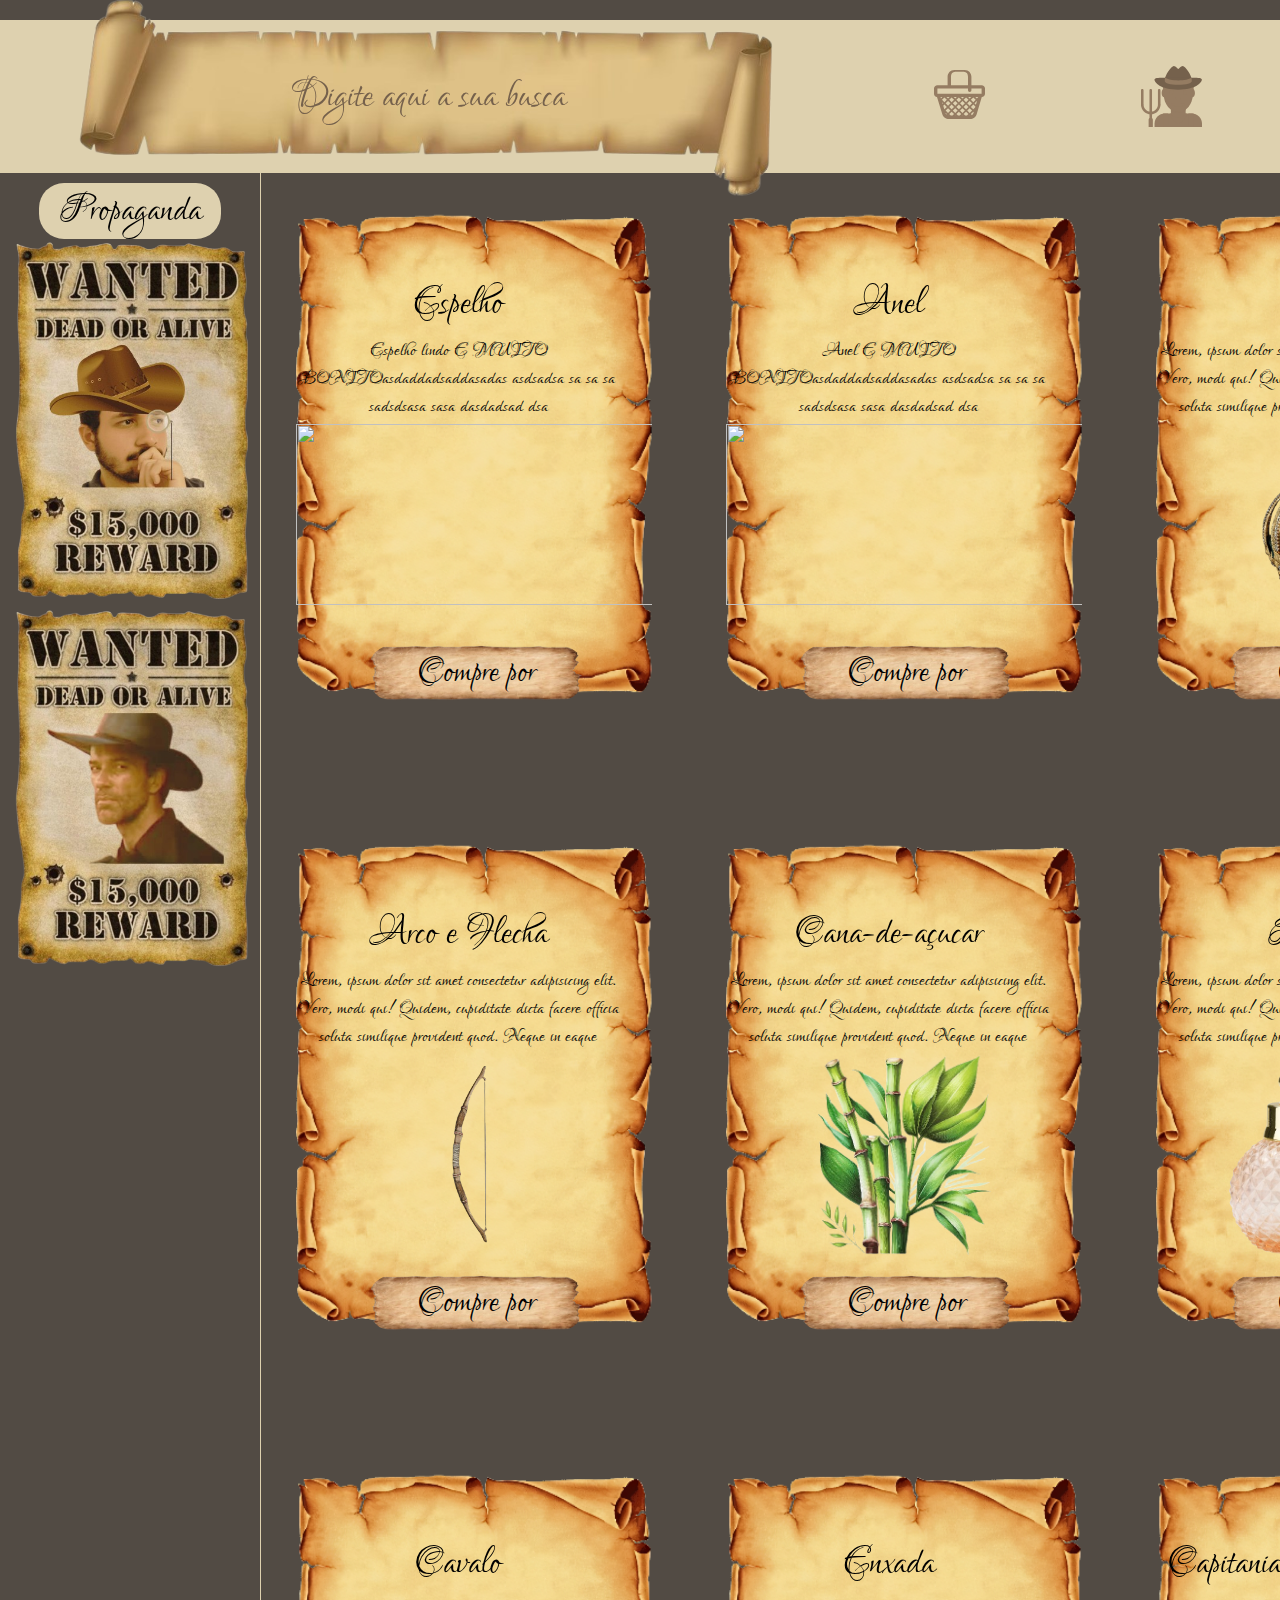
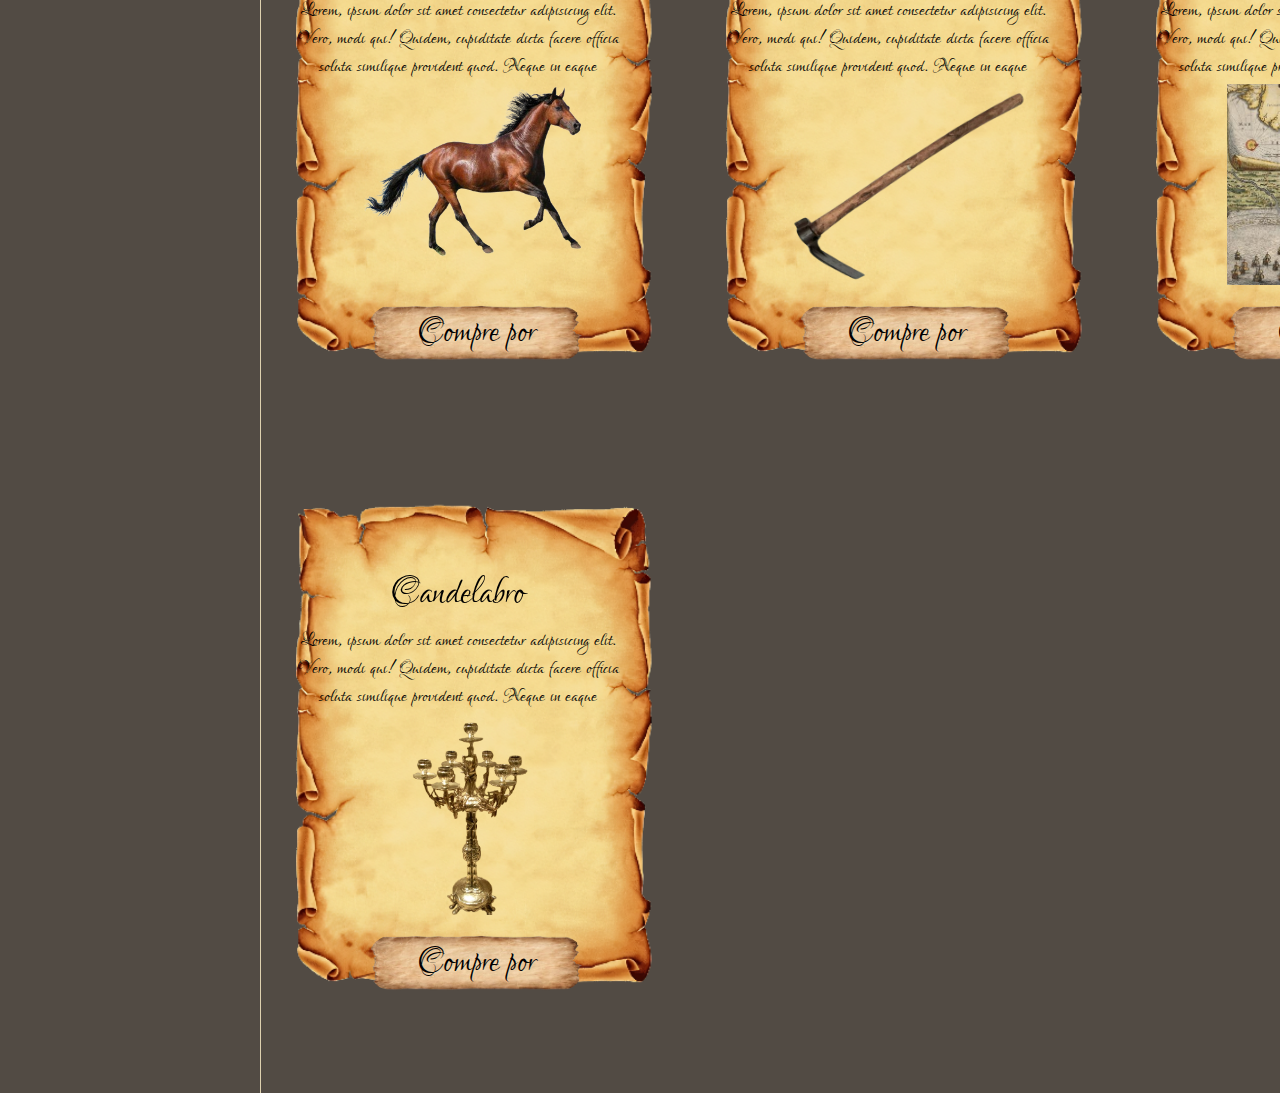
==== index.html @ ea27caa5 "adicionamos os arquivos" ====
<!DOCTYPE html>
<html lang="en">
<head>
    <meta charset="UTF-8">
    <meta name="viewport" content="width=device-width, initial-scale=1.0">
    <title>Document</title>
    <link rel="stylesheet" href="styles.css">
    <link rel="preconnect" href="https://fonts.googleapis.com">
    <link rel="preconnect" href="https://fonts.gstatic.com" crossorigin>
    <link href="https://fonts.googleapis.com/css2?family=Licorice&display=swap" rel="stylesheet">
    <link rel="preconnect" href="https://fonts.googleapis.com">
    <link rel="preconnect" href="https://fonts.gstatic.com" crossorigin>
    <link href="https://fonts.googleapis.com/css2?family=Lovers+Quarrel&display=swap" rel="stylesheet">
    
</head>
<header>

    <div id="containerInput">
    <input type="text" id='filterInput' placeholder='Digite aqui a sua busca'>
    </div> 
    <a href="Carrinho.html"><svg width="51" height="49" viewBox="0 0 51 49" fill="none" xmlns="http://www.w3.org/2000/svg">
        <path d="M13.6 6.75862C13.6 3.37931 16.15 0 20.4 0H30.6C34.85 0 37.4 3.37931 37.4 6.75862V15.2069H47.6C48.5017 15.2069 49.3665 15.5629 50.0042 16.1967C50.6418 16.8304 51 17.69 51 18.5862V23.6552C51.0002 24.5223 50.665 25.3564 50.0638 25.9847C49.4626 26.6131 48.6414 26.9877 47.77 27.0311L42.6615 44.1608C42.245 45.5583 41.3853 46.7845 40.2104 47.6566C39.0354 48.5287 37.6084 48.9999 36.142 49H14.8172C13.3629 48.9999 11.947 48.5365 10.7773 47.6777C9.60756 46.8189 8.74565 45.6099 8.3181 44.2284L2.9869 27.0108C2.16262 26.9105 1.40376 26.5139 0.85351 25.8957C0.303258 25.2775 -0.000338997 24.4806 2.84062e-07 23.6552V18.5862C2.84062e-07 17.69 0.358214 16.8304 0.995837 16.1967C1.63346 15.5629 2.49826 15.2069 3.4 15.2069H13.6V6.75862ZM17 15.2069H34V6.75862C34 2.53448 31.45 1.68966 28.9 1.68966H22.1C19.55 1.68966 17 2.53448 17 6.75862V15.2069ZM34 18.5862H3.4V23.6552H47.6V18.5862H37.4V20.2759C37.4 20.724 37.2209 21.1538 36.9021 21.4706C36.5833 21.7875 36.1509 21.9655 35.7 21.9655C35.2491 21.9655 34.8167 21.7875 34.4979 21.4706C34.1791 21.1538 34 20.724 34 20.2759V18.5862ZM41.3338 27.0345L42.8808 28.5721L44.1354 27.3251L44.2204 27.0345H41.3338ZM35.6677 28.5721L37.2147 27.0345H34.1207L35.6677 28.5721ZM26.911 27.0345L28.458 28.5721L30.005 27.0345H26.911ZM21.2449 28.5721L22.7919 27.0345H19.6979L21.2449 28.5721ZM14.0318 28.5721L15.5788 27.0345H12.4848L14.0318 28.5721ZM6.5518 27.0345L6.9768 28.4132L8.364 27.0345H6.5518ZM8.1889 32.3248L8.6751 33.8945L9.2225 33.3504L8.1889 32.3248ZM43.0117 31.0913L42.8808 30.9612L40.477 33.3504L41.9135 34.7782L43.0117 31.0913ZM41.0975 37.512L41.3627 36.6216L39.2734 34.545L36.8696 36.9359L39.2734 39.325L41.0975 37.512ZM39.7154 42.1518L39.2734 41.7142L36.8696 44.1034L37.9032 45.1307C38.6104 44.7066 39.1544 44.029 39.4026 43.2011L39.7154 42.1518ZM35.9924 45.6207L35.6694 45.2997L35.3447 45.6207H35.9924ZM32.9392 45.6207L34.4658 44.1034L32.062 41.7142L29.6582 44.1034L31.1831 45.6207H32.9392ZM28.1316 45.6207H28.7793L28.4563 45.2997L28.1316 45.6207ZM25.7278 45.6207L27.2527 44.1034L24.8489 41.7142L22.4451 44.1034L23.9717 45.6207H25.7278ZM20.9185 45.6207H21.5662L21.2432 45.2997L20.9185 45.6207ZM18.5147 45.6207L20.0413 44.1034L17.6358 41.7142L15.232 44.1034L16.7586 45.6207H18.5147ZM14.3174 45.5835L14.0301 45.298L13.8465 45.4804C14.0006 45.5255 14.1576 45.5599 14.3174 45.5835ZM12.3556 44.5731L12.8282 44.1034L11.3951 42.679L11.5668 43.2366C11.7266 43.7486 12.0003 44.2031 12.3556 44.5731ZM10.3258 39.2287L10.4244 39.325L12.8282 36.9359L10.4244 34.545L9.2412 35.721L10.3258 39.2287ZM10.4244 27.3775L8.0206 29.7667L10.4244 32.1558L12.8282 29.7667L10.4244 27.3775ZM14.0301 30.9612L11.628 33.3504L14.0318 35.7413L16.4356 33.3504L14.0301 30.9612ZM17.6358 34.545L15.232 36.9359L17.6358 39.325L20.0413 36.9359L17.6358 34.545ZM18.8394 33.3504L21.2432 35.7413L23.647 33.3504L21.2432 30.9612L18.8394 33.3504ZM21.2432 38.1304L18.8394 40.5196L21.2432 42.9088L23.647 40.5196L21.2432 38.1304ZM24.8489 39.325L27.2527 36.9359L24.8489 34.545L22.4451 36.9359L24.8489 39.325ZM17.6358 32.1558L20.0413 29.7667L17.6358 27.3775L15.232 29.7667L17.6358 32.1558ZM33.2639 40.5196L35.6677 42.9088L38.0715 40.5196L35.6677 38.1304L33.2639 40.5196ZM38.0715 33.3504L35.6677 30.9612L33.2639 33.3504L35.6677 35.7413L38.0715 33.3504ZM28.4546 42.9088L30.8601 40.5196L28.4546 38.1304L26.0508 40.5196L28.4546 42.9088ZM29.6582 29.7667L32.062 32.1558L34.4658 29.7667L32.062 27.3775L29.6582 29.7667ZM27.2527 29.7667L24.8489 27.3775L22.4451 29.7667L24.8489 32.1558L27.2527 29.7667ZM39.2751 32.1558L41.6789 29.7667L39.2734 27.3775L36.8696 29.7667L39.2751 32.1558ZM26.0508 33.3504L28.4546 35.7413L30.8601 33.3504L28.4546 30.9612L26.0508 33.3504ZM14.0318 42.9088L16.4339 40.5196L14.0301 38.1304L11.628 40.5179L14.0318 42.9088ZM29.6582 36.9359L32.062 39.325L34.4658 36.9359L32.062 34.545L29.6582 36.9359Z" fill="#957C62"/></svg></a>
        <svg width="61" height="61" viewBox="0 0 61 61" fill="none" xmlns="http://www.w3.org/2000/svg">
            <g clip-path="url(#clip0_56_2)">
            <path d="M61.0001 60.9999V57.611C61.0001 54.9146 59.929 52.3287 58.0224 50.4221C56.1157 48.5155 53.5298 47.4443 50.8334 47.4443H23.7223C21.026 47.4443 18.44 48.5155 16.5334 50.4221C14.6268 52.3287 13.5557 54.9146 13.5557 57.611V60.9999H61.0001Z" fill="#957C62"/>
            <path d="M37.2779 57.611C38.5775 57.611 45.7501 52.5277 45.7501 47.4443H28.8057C28.8057 52.5277 35.9782 57.611 37.2779 57.611Z" fill="#957C62"/>
            <path d="M29.8899 47.5087C29.8899 52.3311 44.6654 52.5277 44.6654 47.5087V41.1562H29.8899V47.5087Z" fill="#957C62"/>
            <path d="M29.8764 44.0098C31.9369 46.338 34.4921 46.9683 37.271 46.9683C40.0499 46.9683 42.6017 46.3363 44.6639 44.0098V38.0945H29.8748L29.8764 44.0098Z" fill="#957C62"/>
            <path d="M26.1689 27.0026C26.1689 29.4562 24.9252 31.4455 23.3917 31.4455C21.8582 31.4455 20.6145 29.4562 20.6145 27.0026C20.6145 24.5491 21.8582 22.5581 23.3917 22.5581C24.9252 22.5564 26.1689 24.5474 26.1689 27.0026ZM53.9391 27.0026C53.9391 29.4562 52.6971 31.4455 51.1619 31.4455C49.6285 31.4455 48.3848 29.4562 48.3848 27.0026C48.3848 24.5491 49.6268 22.5581 51.1619 22.5581C52.6971 22.5564 53.9391 24.5474 53.9391 27.0026Z" fill="#957C62"/>
            <path d="M22.8359 28.7361C22.8359 19.2659 29.3019 11.5867 37.2777 11.5867C45.2534 11.5867 51.7177 19.2659 51.7177 28.7361C51.7177 38.2064 45.2534 45.8856 37.2777 45.8856C29.3036 45.8856 22.8359 38.2081 22.8359 28.7361Z" fill="#957C62"/>
            <path d="M37.2778 40.3311C32.6113 40.3311 31.1778 39.1365 30.9389 38.8942C30.8332 38.7939 30.7483 38.6737 30.6891 38.5405C30.6298 38.4073 30.5974 38.2638 30.5936 38.1181C30.586 37.8239 30.6956 37.5386 30.8983 37.3252C31.1009 37.1117 31.3801 36.9875 31.6744 36.9799C31.9686 36.9722 32.2539 37.0818 32.4673 37.2845C32.5554 37.3472 33.689 38.1097 37.2778 38.1097C41.0056 38.1097 42.0833 37.2879 42.0935 37.2794C42.1961 37.1783 42.3178 37.0987 42.4515 37.0452C42.5852 36.9917 42.7283 36.9653 42.8723 36.9677C43.0163 36.97 43.1584 37.0011 43.2903 37.059C43.4222 37.1169 43.5412 37.2004 43.6405 37.3048C43.8454 37.5201 43.9576 37.8072 43.9532 38.1044C43.9488 38.4015 43.828 38.6851 43.6168 38.8942C43.3778 39.1365 41.9443 40.3311 37.2778 40.3311Z" fill="#957C62"/>
            <path d="M37.2777 5.89673C46.8479 5.89673 52.8293 12.9592 52.8293 18.844C52.8293 24.7288 51.633 27.0841 50.4368 24.7288L48.0442 20.0216C48.0442 20.0216 40.8682 20.0216 38.4757 17.6663C38.4757 17.6663 42.0645 24.7288 34.8868 17.6663C34.8868 17.6663 36.0831 22.3752 28.9055 16.4904C28.9055 16.4904 25.3166 18.844 24.1203 24.7288C23.7882 26.3622 21.7278 24.7288 21.7278 18.844C21.7261 12.9592 26.5112 5.89673 37.2777 5.89673Z" fill="#957C62"/>
            <path d="M30.5001 28.8055C29.5682 28.8055 28.8057 28.043 28.8057 27.1111V25.4166C28.8057 24.4847 29.5682 23.7222 30.5001 23.7222C31.4321 23.7222 32.1946 24.4847 32.1946 25.4166V27.1111C32.1946 28.043 31.4321 28.8055 30.5001 28.8055ZM44.0557 28.8055C43.1237 28.8055 42.3612 28.043 42.3612 27.1111V25.4166C42.3612 24.4847 43.1237 23.7222 44.0557 23.7222C44.9876 23.7222 45.7501 24.4847 45.7501 25.4166V27.1111C45.7501 28.043 44.9876 28.8055 44.0557 28.8055Z" fill="#957C62"/>
            <path d="M38.5486 33.4653H36.0069C35.3071 33.4653 34.7361 32.8942 34.7361 32.1944C34.7361 31.4946 35.3071 30.9236 36.0069 30.9236H38.5486C39.2484 30.9236 39.8194 31.4946 39.8194 32.1944C39.8194 32.8942 39.2484 33.4653 38.5486 33.4653Z" fill="#957C62"/>
            <path d="M22.0278 47.4443H27.1112V60.9999H22.0278V47.4443ZM47.4445 47.4443H52.5278V60.9999H47.4445V47.4443Z" fill="#957C62"/>
            <path d="M22.2395 59.3057H52.5277V61.0001H22.2395V59.3057Z" fill="#957C62"/>
            <path d="M50.8333 14.9111C50.8333 17.1478 45.5941 18.6389 37.2777 18.6389C28.9597 18.6389 23.7222 17.1478 23.7222 14.9111C23.7222 8.90092 30.4999 0 32.7586 0C35.0173 0 36.5254 2.98222 37.2777 2.98222C38.0301 2.98222 39.5364 0 41.7968 0C44.0572 0 50.8333 8.90092 50.8333 14.9111Z" fill="#75614C"/>
            <path d="M60.9 13.5555C60.9 16.3632 54.9695 23.7222 37.1778 23.7222C19.3861 23.7222 13.4556 16.3632 13.4556 13.5555C13.4556 10.7478 25.0117 11.8611 37.1778 11.8611C49.3439 11.8611 60.9 10.7478 60.9 13.5555Z" fill="#75614C"/>
            <path d="M50.8333 14.9111C50.8333 17.1478 45.5941 18.6389 37.2777 18.6389C28.9597 18.6389 23.7222 17.1478 23.7222 14.9111C23.7222 13.952 23.895 12.9201 24.1949 11.8611C28.2413 15.25 46.3142 15.25 50.3622 11.8679C50.6588 12.9235 50.8333 13.9537 50.8333 14.9111Z" fill="#957C62"/>
            <path d="M11.8611 53.7987C11.8611 53.237 11.638 52.6982 11.2407 52.301C10.8435 51.9038 10.3048 51.6807 9.74306 51.6807C9.18131 51.6807 8.64258 51.9038 8.24536 52.301C7.84815 52.6982 7.625 53.237 7.625 53.7987V61.0001H11.8611V53.7987Z" fill="#957C62"/>
            <path d="M16.9495 38.5487C16.9495 42.5306 13.7233 45.7552 9.74306 45.7552C5.76281 45.7552 2.53658 42.5306 2.53658 38.5487C2.53658 38.403 0 38.4064 0 38.5487C0 41.1327 1.0265 43.6109 2.85367 45.4381C4.68085 47.2653 7.15904 48.2918 9.74306 48.2918C12.3271 48.2918 14.8053 47.2653 16.6324 45.4381C18.4596 43.6109 19.4861 41.1327 19.4861 38.5487C19.4861 38.4064 16.9495 38.403 16.9495 38.5487Z" fill="#957C62"/>
            <path d="M2.54167 38.5486C2.54167 38.8857 2.40778 39.2089 2.16945 39.4472C1.93112 39.6856 1.60788 39.8194 1.27083 39.8194C0.933787 39.8194 0.610546 39.6856 0.372218 39.4472C0.133891 39.2089 0 38.8857 0 38.5486L0 24.1458C0 23.8088 0.133891 23.4855 0.372218 23.2472C0.610546 23.0089 0.933787 22.875 1.27083 22.875C1.60788 22.875 1.93112 23.0089 2.16945 23.2472C2.40778 23.4855 2.54167 23.8088 2.54167 24.1458V38.5486ZM19.4861 38.5486C19.4861 38.8857 19.3522 39.2089 19.1139 39.4472C18.8756 39.6856 18.5523 39.8194 18.2153 39.8194C17.8782 39.8194 17.555 39.6856 17.3167 39.4472C17.0783 39.2089 16.9444 38.8857 16.9444 38.5486V24.1458C16.9444 23.8088 17.0783 23.4855 17.3167 23.2472C17.555 23.0089 17.8782 22.875 18.2153 22.875C18.5523 22.875 18.8756 23.0089 19.1139 23.2472C19.3522 23.4855 19.4861 23.8088 19.4861 24.1458V38.5486ZM11.0139 52.5278C11.0139 52.8648 10.88 53.1881 10.6417 53.4264C10.4033 53.6647 10.0801 53.7986 9.74306 53.7986C9.40601 53.7986 9.08277 53.6647 8.84444 53.4264C8.60611 53.1881 8.47222 52.8648 8.47222 52.5278V24.1458C8.47222 23.8088 8.60611 23.4855 8.84444 23.2472C9.08277 23.0089 9.40601 22.875 9.74306 22.875C10.0801 22.875 10.4033 23.0089 10.6417 23.2472C10.88 23.4855 11.0139 23.8088 11.0139 24.1458V52.5278Z" fill="#957C62"/>
            </g>
            <defs>
            <clipPath id="clip0_56_2">
            <rect width="61" height="61" fill="white"/>
            </clipPath>
            </defs>
            </svg>
            
</header>
<body>

    <div id="container-geral">
        <div id="container-propaganda">
            
            <h1>Propaganda</h1>
            <img src="img/propaganda.png" alt="">
            <img src="img/propaganda2.png" alt="">
        </div>           
   <main>
    
    
    <section class="produto">
        
        <div class="info-produto">
            <h2>Espelho</h2>
            <p class="texto-produto">Espelho lindo E MUITO BONITOasdaddadsaddasadas asdsadsa sa sa sa sadsdsasa sasa dasdadsad dsa  XXXXXXXXXXXXXXXXXXXXXXXXXXXXXXXXXXXXXXXXX</p>
            <img class="imgProduto" src="img/espelho.png" alt="">
            
            
        </div>
        <div class="container-button" >
            <button  class='button' onclick="AdicionarCarrinho('Espelho', [10,5],['madeira','real'])"  
            data-nome="espelho" 
            data-preco='[10,5]'
            data-descricao="Espelho lindo E MUITO BONITOasdaddadsaddasadas asdsadsa sa sa sa sadsdsasa sasa dasdadsad dsa  XXXXXXXXXXXXXXXXXXXXXXXXXXXXXXXXXXXXXXXXX" 
            data-dinheiro='["madeira","real"]' 
            data-preco-mouseover='[10,5]' 
            data-dinheiro-mouseover='["madeira","couro"]'
            data-descricao-mouseover="Espelho lindo E MUITO BONITOasdaddadsaddasadas asdsadsa sa sa sa sadsdsasa sasa dasdadsad dsa  XXXXXXXXXXXXXXXXXXXXXXXXXXXXXXXXXXXXXXXXX"
            >Compre por </button>
            
        </div>
        
    </section>
    <section class="produto">
        
        <div class="info-produto">
            <h2>Anel</h2>
            <p class="texto-produto">Anel E MUITO BONITOasdaddadsaddasadas asdsadsa sa sa sa sadsdsasa sasa dasdadsad dsa  </p>
            <img class="imgProduto" src="img/anel.png" alt="">
            
            
        </div>
        <div class="container-button" >
            <button  class='button' onclick="AdicionarCarrinho('Anel', [10,5],['madeira','real'])"  
            data-nome="Anel" 
            data-preco='[10,5]' 
            data-descricao="Anel E MUITO BONITOasdaddadsaddasadas asdsadsa sa sa sa sadsdsasa sasa dasdadsad dsa"  
            data-dinheiro='["madeira","real"]' 
            data-preco-mouseover='[10,5]' 
            data-dinheiro-mouseover='["madeira","real"]'
            data-descricao-mouseover="Anel E MUITO BONITOasdaddadsaddasadas asdsadsa sa sa sa sadsdsasa sasa dasdadsad dsa">Compre por </button>
            
        </div>
       
    </section>
    <section class="produto">
        
        <div class="info-produto">
            <h2>Coroa</h2>
            <p class="texto-produto">Lorem, ipsum dolor sit amet consectetur adipisicing elit. Vero, modi qui! Quidem, cupiditate dicta facere officia soluta similique provident quod. Neque in eaque deleniti saepe, culpa incidunt voluptatibus autem voluptate?</p>
            <img  class="imgProduto" src="img/Coroa.png" alt="">
            
            
        </div>
        <div class="container-button" >
            <button  class='button' onclick="AdicionarCarrinho('Coroa', [10,5],['ouro','ferro'])"
            data-nome="Coroa" 
            data-preco='[,]' 
            data-descricao=""  
            data-dinheiro='["",""]' 
            data-preco-mouseover='[,]' 
            data-dinheiro-mouseover='["",""]'
            data-descricao-mouseover="">Compre por </button>
            
        </div>
        
    </section>
    <section class="produto">
        
        <div class="info-produto">
            <h2>Arco e Flecha</h2>
            <p class="texto-produto">Lorem, ipsum dolor sit amet consectetur adipisicing elit. Vero, modi qui! Quidem, cupiditate dicta facere officia soluta similique provident quod. Neque in eaque deleniti saepe, culpa incidunt voluptatibus autem voluptate?</p>
            <img class="imgProduto" src="img/Arco e Flecha.png" alt="">
            
            
        </div>
        <div class="container-button" >
            <button  class='button' onclick="AdicionarCarrinho('Arco e Flecha', [10,5],[`madeira`,'real'])"
            data-nome="Arco e Flecha" 
            data-preco='[,]' 
            data-descricao=""  
            data-dinheiro='["",""]' 
            data-preco-mouseover='[,]' 
            data-dinheiro-mouseover='["",""]'
            data-descricao-mouseover="">Compre por </button>
            
        </div>
      
    </section>
    <section class="produto">
        
        <div class="info-produto">
            <h2>Cana-de-açucar </h2>
            <p class="texto-produto">Lorem, ipsum dolor sit amet consectetur adipisicing elit. Vero, modi qui! Quidem, cupiditate dicta facere officia soluta similique provident quod. Neque in eaque deleniti saepe, culpa incidunt voluptatibus autem voluptate?</p>
            <img class="imgProduto" src="img/Cana-de-açucar.png" alt="">
            
            
        </div>
        <div class="container-button" >
            <button  class='button' onclick="AdicionarCarrinho('Cana-de-açucar', [10,5],['madeira','real'])"
            data-nome="Cana-de-açucar" 
            data-preco='[,]' 
            data-descricao=""  
            data-dinheiro='["",""]' 
            data-preco-mouseover='[,]' 
            data-dinheiro-mouseover='["",""]'
            data-descricao-mouseover="">Compre por </button>
            
        </div>
      
    </section>
    <section class="produto">
        
    <div class="info-produto">
        <h2>Perfume</h2>
        <p class="texto-produto">Lorem, ipsum dolor sit amet consectetur adipisicing elit. Vero, modi qui! Quidem, cupiditate dicta facere officia soluta similique provident quod. Neque in eaque deleniti saepe, culpa incidunt voluptatibus autem voluptate?</p>
        <img class="imgProduto" src="img/Perfume.png" alt="">
        
        
    </div>
    <div class="container-button" >
        <button  class='button' onclick="AdicionarCarrinho('Perfume', [10,5],['madeira','real'])"
        data-nome="Perfume" 
        data-preco='[,]' 
        data-descricao=""  
        data-dinheiro='["",""]' 
        data-preco-mouseover='[,]' 
        data-dinheiro-mouseover='["",""]'
        data-descricao-mouseover="">Compre por </button>
        
    </div>
  
</section>
<section class="produto">
        
<div class="info-produto">
    <h2>Cavalo</h2>
    <p class="texto-produto">Lorem, ipsum dolor sit amet consectetur adipisicing elit. Vero, modi qui! Quidem, cupiditate dicta facere officia soluta similique provident quod. Neque in eaque deleniti saepe, culpa incidunt voluptatibus autem voluptate?</p>
    <img class="imgProduto" src="img/Cavalo.png" alt="">
    
    
</div>
<div class="container-button" >
    <button  class='button' onclick="AdicionarCarrinho('Cavalo', [10,5],['madeira','real'])"
    data-nome="Cavalo" 
    data-preco='[,]' 
    data-descricao=""  
    data-dinheiro='["",""]' 
    data-preco-mouseover='[,]' 
    data-dinheiro-mouseover='["",""]'
    data-descricao-mouseover="">Compre por </button>
    
</div>

</section>
<section class="produto">
        
<div class="info-produto">
    <h2>Enxada</h2>
    <p class="texto-produto">Lorem, ipsum dolor sit amet consectetur adipisicing elit. Vero, modi qui! Quidem, cupiditate dicta facere officia soluta similique provident quod. Neque in eaque deleniti saepe, culpa incidunt voluptatibus autem voluptate?</p>
    <img class="imgProduto" src="img/Enxada.png" alt="">
    
    
</div>
<div class="container-button" >
    <button  class='button' onclick="AdicionarCarrinho('Enxada', [10,5],['madeira','real'])"
    data-nome="Enxada" 
    data-preco='[,]' 
    data-descricao=""  
    data-dinheiro='["",""]' 
    data-preco-mouseover='[,]' 
    data-dinheiro-mouseover='["",""]'
    data-descricao-mouseover="">Compre por </button>
    
</div>

</section>
<section class="produto">
        
    <div class="info-produto">
        <h2>Capitania de Pernambuco</h2>
        <p class="texto-produto">Lorem, ipsum dolor sit amet consectetur adipisicing elit. Vero, modi qui! Quidem, cupiditate dicta facere officia soluta similique provident quod. Neque in eaque deleniti saepe, culpa incidunt voluptatibus autem voluptate?</p>
        <img class="imgProduto" src="img/Capitania de Pernambuco.png" alt="">
        
        
    </div>
    <div class="container-button" >
        <button  class='button' onclick="AdicionarCarrinho('Capitania de Pernambuco', [10,5],['madeira','real'])"
        data-nome="Capitania de Pernambuco" 
        data-preco='[,]' 
        data-descricao=""  
        data-dinheiro='["",""]' 
        data-preco-mouseover='[,]' 
        data-dinheiro-mouseover='["",""]'
        data-descricao-mouseover="">Compre por </button>
        
    </div>
    
    </section>
    <section class="produto">
        
        <div class="info-produto">
            <h2>Candelabro</h2>
            <p class="texto-produto">Lorem, ipsum dolor sit amet consectetur adipisicing elit. Vero, modi qui! Quidem, cupiditate dicta facere officia soluta similique provident quod. Neque in eaque deleniti saepe, culpa incidunt voluptatibus autem voluptate?</p>
            <img class="imgProduto" src="img/Candelabro.png" alt="">
            
            
        </div>
        <div class="container-button" >
            <button  class='button' onclick="AdicionarCarrinho('Candelabro', [10,5],['madeira','real'])"
            data-nome="Candelabro" 
            data-preco='[,]'
            data-descricao=""  
            data-dinheiro='["",""]' 
            data-preco-mouseover='[,]' 
            data-dinheiro-mouseover='["",""]'
            data-descricao-mouseover="">Compre por </button>
            
        </div>
        
        </section>


</div>
   </main>
   <script src="carrinho.js">
   </script>
    <script>
        document.getElementById('filterInput').addEventListener('input', function()
        
         {
    var input = this.value.toLowerCase()
    var containers = document.querySelectorAll('.produto')
    
    containers.forEach(function(container) {
        var text = container.textContent.toLowerCase()
        if (text.includes(input)) {
            container.style.display = ''
        } else {
            container.style.display = 'none'
        }
    })
})
 
var texto_produto=document.querySelectorAll('.texto-produto')
var produto = document.querySelectorAll('.produto')
var buttons = document.querySelectorAll('.button')
var containerButtons = document.querySelectorAll('.container-button')
var info_produto = document.querySelectorAll('.info-produto')

const computedStyleBotao = window.getComputedStyle(buttons[0]);
const originalWidth = computedStyleBotao.width;

const computedStyleContainer = window.getComputedStyle(containerButtons[0]);
const originalHeight = computedStyleContainer.height;

function MostrarPreco(preco, dinheiro,descricao){
    let txt = preco.map((preco, i) => 
            `${preco.toFixed(1)} por ${dinheiro[i]}`
        ).join(' ou ');
        txt=descricao+'\n'+txt
    
        return txt

}



buttons.forEach(function(btn, index) {
    btn.addEventListener('mouseover', function(){

        const nome = btn.getAttribute('data-nome')
        const preco = JSON.parse(btn.getAttribute('data-preco-mouseover'))
        const dinheiro = JSON.parse(btn.getAttribute('data-dinheiro-mouseover'))
        const descricao =btn.getAttribute('data-descricao-mouseover')

        btn.style.fontSize='38px'
        info_produto[index].style.display='none'
        texto_produto[index].style.visibility='hidden'
        containerButtons[index].style.height = '90%'
        btn.style.width = '100%'
        produto[index].style.background='transparent'
        btn.style.backgroundRepeat = 'no-repeat'
        btn.style.background='url(img/fundoITEM.png)'
        btn.style.backgroundPosition='0%'
        containerButtons[index].style.zIndex = '9999' 
        txt=MostrarPreco(preco,dinheiro,descricao)
        btn.innerText=txt
        
    })

    btn.addEventListener('mouseout', function() {
        info_produto[index].style.display=''
        btn.style.fontSize='45px'
        containerButtons[index].style.height = originalHeight;
        produto[index].style.backgroundImage='url(img/fundoITEM.png)'
        produto[index].style.backgroundRepeat = 'no-repeat'
        produto[index].style.backgroundSize = 'contain'
        btn.style.width = originalWidth
        texto_produto[index].style.visibility='visible'
        btn.innerText='Compre por'
        btn.style.backgroundImage= 'url(img/fundobotao.png)'
        btn.style.backgroundSize='cover'
    })
})




    
    </script>
</body>
</html>
---- styles.css ----
.licorice-regular {
    font-family: "Licorice", cursive;
    font-weight: 400;
    font-style: normal;
}
.lovers-quarrel-regular {
    font-family: "Lovers Quarrel", cursive;
    font-weight: 400;
    font-style: normal;
 }
header{
    display: flex;
    justify-content: space-around;
    align-items: center;
    background-color: #DED1AF;
    height: 153px;
    margin-top:20px;
}
body{
    margin: 0;
    padding: 0;
    background-color: #524B44;
}
#filterInput{
    width: 100%;
   text-align: center; 
    border-radius: 25px;
    border: none;
    background-color: transparent;
    outline: none;
    font-family: "Lovers Quarrel", cursive;
    font-weight: 400;
    font-size: 50px;
    font-style: normal;
   

}
#filterInput::placeholder{
    color: #75614C;
}
#container-geral{
    display: grid;
    grid-template-columns: 1fr 5fr;
    height: auto;
}
#container-propaganda{
    width: 260px;
    min-height: 100vh;
    
    border-right: 1px solid #DED1AF

}
#container-propaganda h1{
    text-align: center;
    background-color: #DED1AF;
    border-radius: 25px ;
    width:70%;
    margin: 0 auto;
    margin-top: 10px;
    font-family: "Lovers Quarrel", cursive;
    font-weight: 400;
    font-size: 50px;
}
#container-propaganda img{
    background-size: contain;
    background-repeat: no-repeat;
    width: 240px;
    margin-left: 5%;
}
#containerInput{
    background-image: url('img/fundoInput.png');
    width: 700px;
    background-position: 0%;
    height: 300px;
    background-size: contain;
    background-repeat: no-repeat;
    display: flex;
    justify-content: center;
    align-items: center;
}
main{
    
    display: grid;
    grid-template-columns: 2fr 2fr 2fr;
    grid-template-rows: 1fr 1fr;
    align-items: center;
    justify-items: center;
    
    height: auto;
    margin: 0;
    padding: 0;
}

.produto{
    background-image: url('img/fundoITEM.png');
    overflow: hidden;
    background-repeat: no-repeat;
    background-size: contain;
    width: fit-content;
    display: flex;
    flex-direction: column;
    justify-content: space-around;
    padding: 20px;
    margin: 15px;
    width: 360px;
    height: 560px;
    
    
}
.produto h2{
    text-align: center;
    margin-bottom: 5px;
    margin-top: 0px;
}
.produto p{
    margin: 0;
    background-position: 0%;
}
.info-produto{
    
    width: 90%;
    height: 40%;
    text-align: center;
    padding-bottom: 10px;
    
    transition: 200ms;
}
.container-button{
    width: 100%;
    height: 10%;
    display: flex;
    align-items: center;
    justify-content: space-around;
  
    flex-direction: column;

}
.container-button-carrinho{
    margin-top: 5%;
    width: 100%;
    height: 30%;
    display: flex;
    align-items: center;
    justify-content: space-around;
    transition: 200ms;
    flex-direction: column;

}

button{
    border: none;
    outline: none;
    width: 60%;
    height: 190%;
    border-radius: 25px;
    transition: 300ms;
    background-position: 50%;
    background-repeat: no-repeat;
    background-size: cover;
    background-color: transparent;
    background-image: url('img/fundobotao.png');
    font-family:"Lovers Quarrel", cursive;
    font-size: 45px;
}
button:hover{
    cursor: pointer;
}
.button-carrinho{
    height: 30%;
}
.imgProduto {
    width: 110%; 
    height: 90%; 
    object-fit: contain; 
    margin: 0 auto;
    display: flex;
    justify-content: center;
    align-items: center;
}

.texto-produto{
    overflow: hidden;
    width: 100%;
    height: 39%;
    text-align: center;
    font-size: 30px;
    font-family: "Lovers Quarrel", cursive;
    font-weight: 500;
    
}
.info-produto h2{
   font-size: 50px;
    font-family: "Lovers Quarrel", cursive;
    font-weight: 500;
}
.info-produto p{
    font-size: 25px;
}

a{
    text-decoration: none;
    color: #322920;

}
data-preco-mouseover, data-preco{
    font-size: 100px;
}
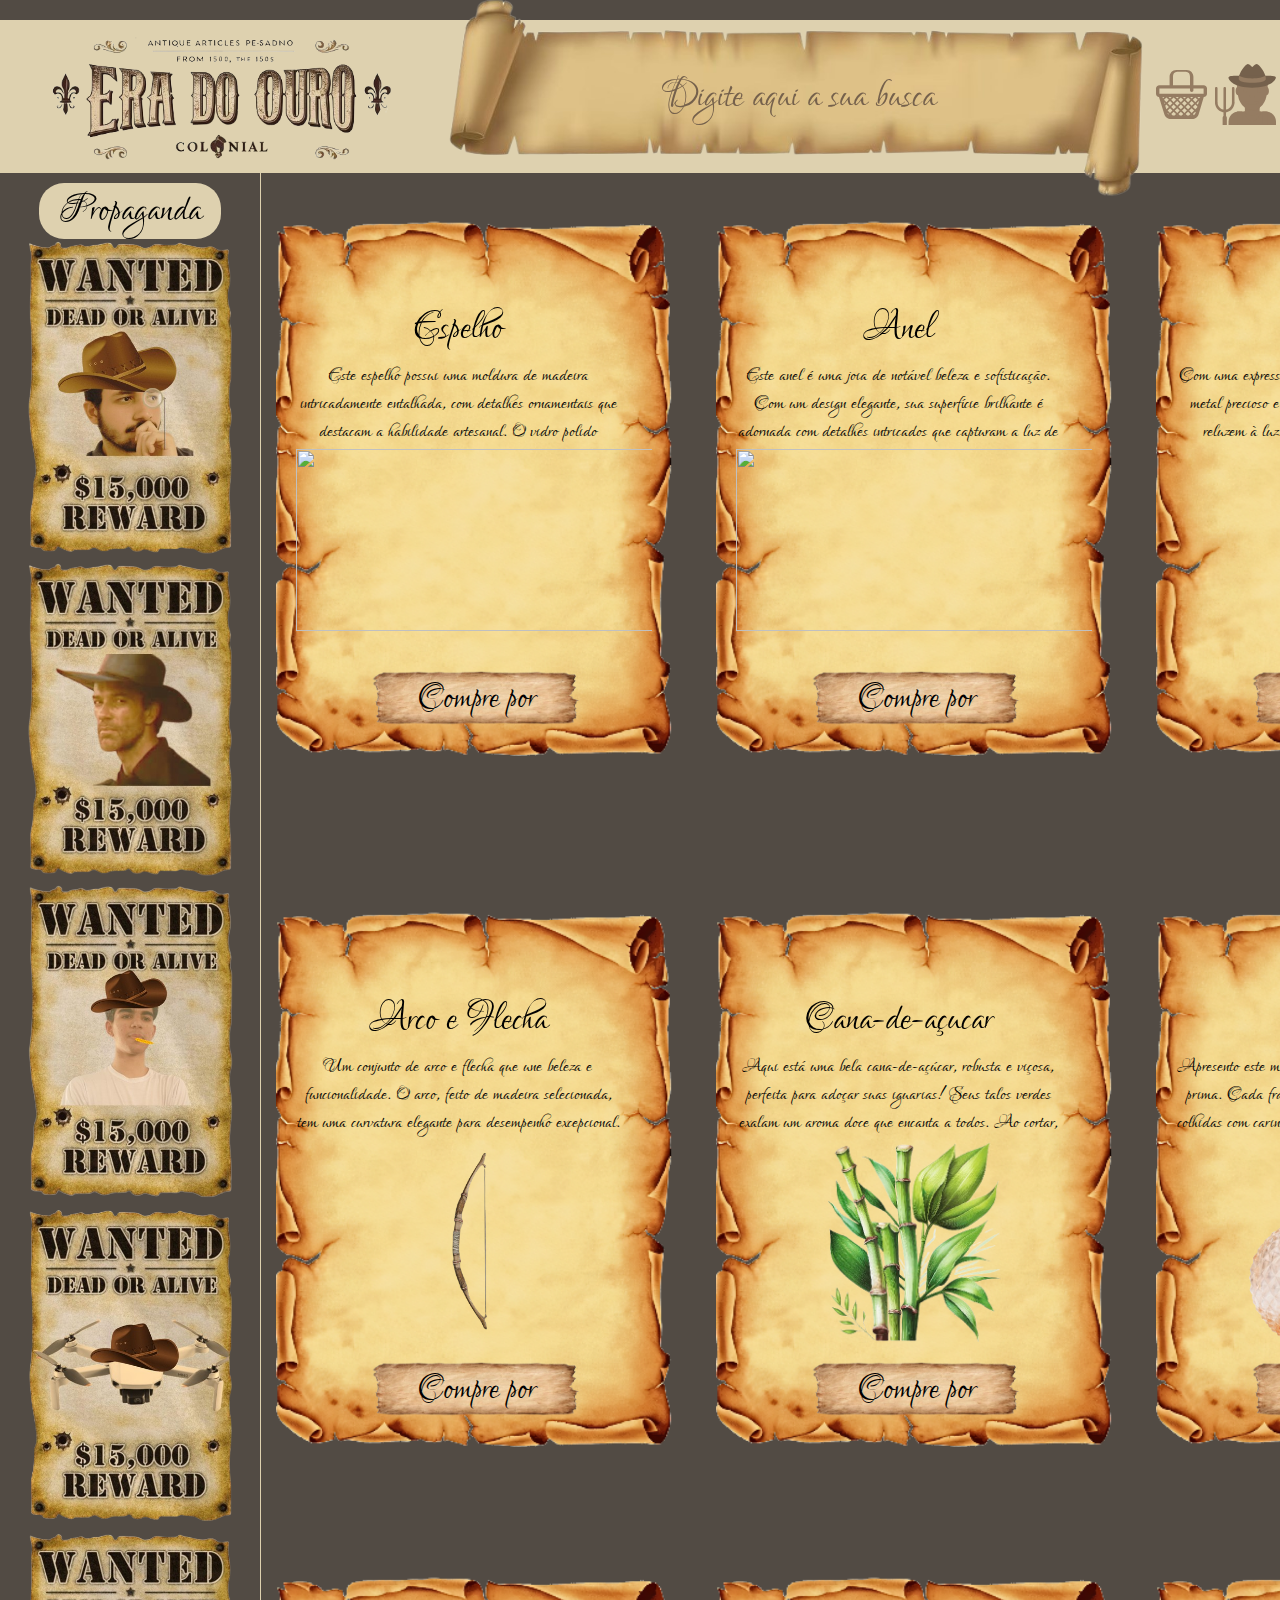
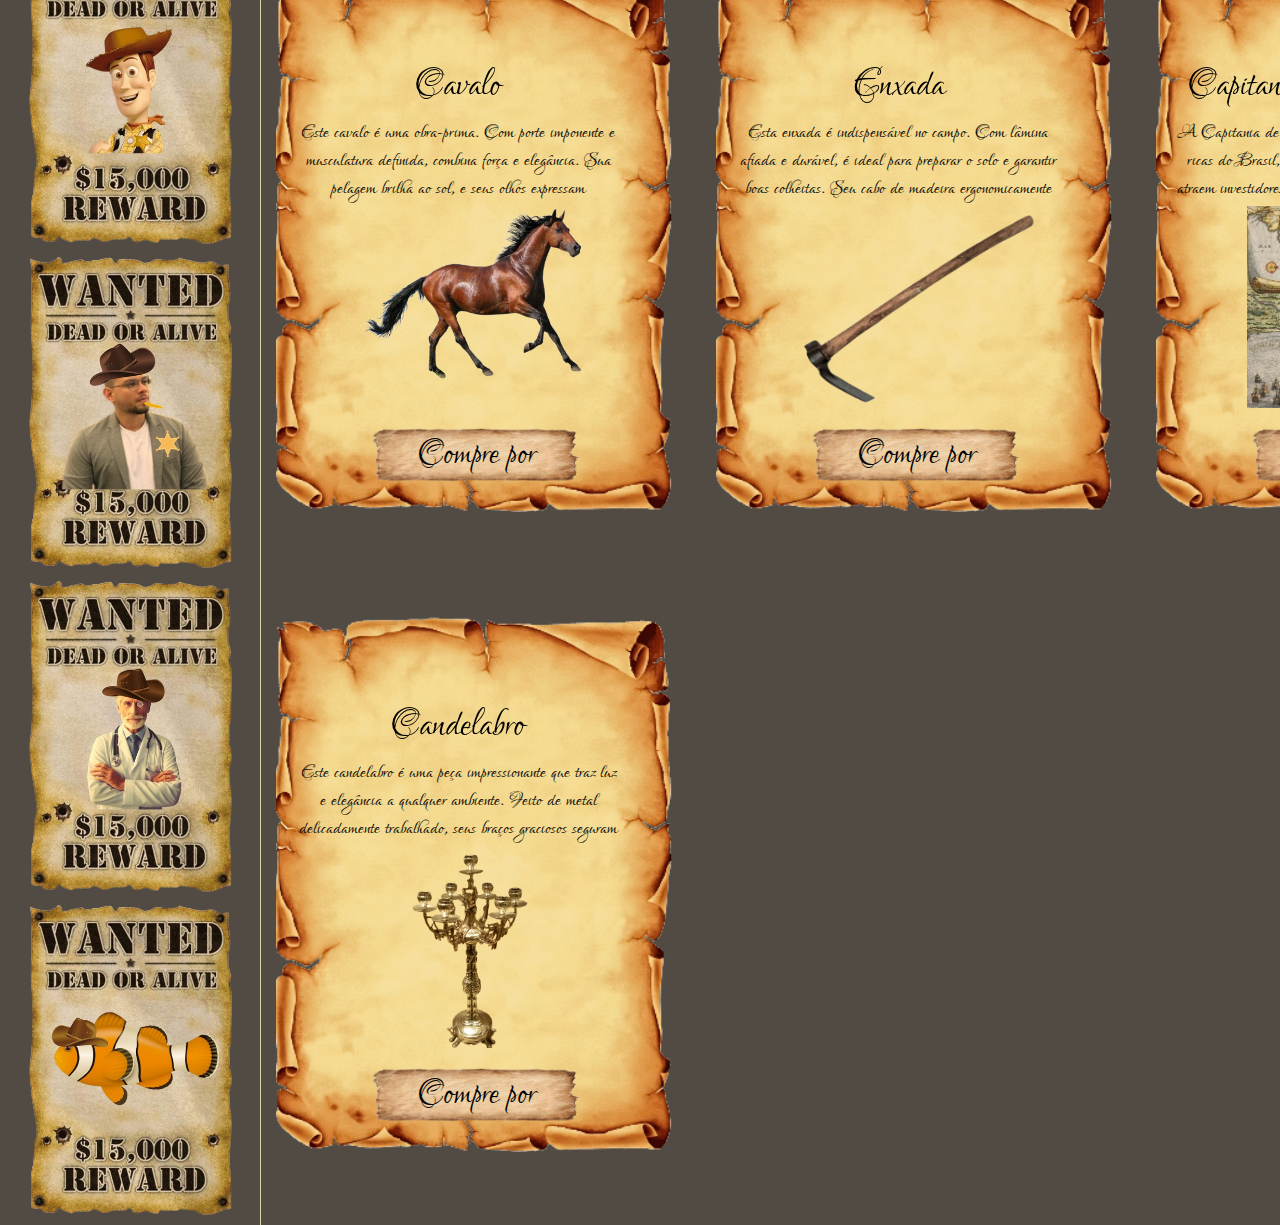
==== commit bb02d439: "adicionamos os últimos arquivos" ====
--- a/index.html
+++ b/index.html
@@ -14,13 +14,15 @@
     
 </head>
 <header>
-
+    <img src="img/logofinal.png">
     <div id="containerInput">
+        
     <input type="text" id='filterInput' placeholder='Digite aqui a sua busca'>
     </div> 
     <a href="Carrinho.html"><svg width="51" height="49" viewBox="0 0 51 49" fill="none" xmlns="http://www.w3.org/2000/svg">
         <path d="M13.6 6.75862C13.6 3.37931 16.15 0 20.4 0H30.6C34.85 0 37.4 3.37931 37.4 6.75862V15.2069H47.6C48.5017 15.2069 49.3665 15.5629 50.0042 16.1967C50.6418 16.8304 51 17.69 51 18.5862V23.6552C51.0002 24.5223 50.665 25.3564 50.0638 25.9847C49.4626 26.6131 48.6414 26.9877 47.77 27.0311L42.6615 44.1608C42.245 45.5583 41.3853 46.7845 40.2104 47.6566C39.0354 48.5287 37.6084 48.9999 36.142 49H14.8172C13.3629 48.9999 11.947 48.5365 10.7773 47.6777C9.60756 46.8189 8.74565 45.6099 8.3181 44.2284L2.9869 27.0108C2.16262 26.9105 1.40376 26.5139 0.85351 25.8957C0.303258 25.2775 -0.000338997 24.4806 2.84062e-07 23.6552V18.5862C2.84062e-07 17.69 0.358214 16.8304 0.995837 16.1967C1.63346 15.5629 2.49826 15.2069 3.4 15.2069H13.6V6.75862ZM17 15.2069H34V6.75862C34 2.53448 31.45 1.68966 28.9 1.68966H22.1C19.55 1.68966 17 2.53448 17 6.75862V15.2069ZM34 18.5862H3.4V23.6552H47.6V18.5862H37.4V20.2759C37.4 20.724 37.2209 21.1538 36.9021 21.4706C36.5833 21.7875 36.1509 21.9655 35.7 21.9655C35.2491 21.9655 34.8167 21.7875 34.4979 21.4706C34.1791 21.1538 34 20.724 34 20.2759V18.5862ZM41.3338 27.0345L42.8808 28.5721L44.1354 27.3251L44.2204 27.0345H41.3338ZM35.6677 28.5721L37.2147 27.0345H34.1207L35.6677 28.5721ZM26.911 27.0345L28.458 28.5721L30.005 27.0345H26.911ZM21.2449 28.5721L22.7919 27.0345H19.6979L21.2449 28.5721ZM14.0318 28.5721L15.5788 27.0345H12.4848L14.0318 28.5721ZM6.5518 27.0345L6.9768 28.4132L8.364 27.0345H6.5518ZM8.1889 32.3248L8.6751 33.8945L9.2225 33.3504L8.1889 32.3248ZM43.0117 31.0913L42.8808 30.9612L40.477 33.3504L41.9135 34.7782L43.0117 31.0913ZM41.0975 37.512L41.3627 36.6216L39.2734 34.545L36.8696 36.9359L39.2734 39.325L41.0975 37.512ZM39.7154 42.1518L39.2734 41.7142L36.8696 44.1034L37.9032 45.1307C38.6104 44.7066 39.1544 44.029 39.4026 43.2011L39.7154 42.1518ZM35.9924 45.6207L35.6694 45.2997L35.3447 45.6207H35.9924ZM32.9392 45.6207L34.4658 44.1034L32.062 41.7142L29.6582 44.1034L31.1831 45.6207H32.9392ZM28.1316 45.6207H28.7793L28.4563 45.2997L28.1316 45.6207ZM25.7278 45.6207L27.2527 44.1034L24.8489 41.7142L22.4451 44.1034L23.9717 45.6207H25.7278ZM20.9185 45.6207H21.5662L21.2432 45.2997L20.9185 45.6207ZM18.5147 45.6207L20.0413 44.1034L17.6358 41.7142L15.232 44.1034L16.7586 45.6207H18.5147ZM14.3174 45.5835L14.0301 45.298L13.8465 45.4804C14.0006 45.5255 14.1576 45.5599 14.3174 45.5835ZM12.3556 44.5731L12.8282 44.1034L11.3951 42.679L11.5668 43.2366C11.7266 43.7486 12.0003 44.2031 12.3556 44.5731ZM10.3258 39.2287L10.4244 39.325L12.8282 36.9359L10.4244 34.545L9.2412 35.721L10.3258 39.2287ZM10.4244 27.3775L8.0206 29.7667L10.4244 32.1558L12.8282 29.7667L10.4244 27.3775ZM14.0301 30.9612L11.628 33.3504L14.0318 35.7413L16.4356 33.3504L14.0301 30.9612ZM17.6358 34.545L15.232 36.9359L17.6358 39.325L20.0413 36.9359L17.6358 34.545ZM18.8394 33.3504L21.2432 35.7413L23.647 33.3504L21.2432 30.9612L18.8394 33.3504ZM21.2432 38.1304L18.8394 40.5196L21.2432 42.9088L23.647 40.5196L21.2432 38.1304ZM24.8489 39.325L27.2527 36.9359L24.8489 34.545L22.4451 36.9359L24.8489 39.325ZM17.6358 32.1558L20.0413 29.7667L17.6358 27.3775L15.232 29.7667L17.6358 32.1558ZM33.2639 40.5196L35.6677 42.9088L38.0715 40.5196L35.6677 38.1304L33.2639 40.5196ZM38.0715 33.3504L35.6677 30.9612L33.2639 33.3504L35.6677 35.7413L38.0715 33.3504ZM28.4546 42.9088L30.8601 40.5196L28.4546 38.1304L26.0508 40.5196L28.4546 42.9088ZM29.6582 29.7667L32.062 32.1558L34.4658 29.7667L32.062 27.3775L29.6582 29.7667ZM27.2527 29.7667L24.8489 27.3775L22.4451 29.7667L24.8489 32.1558L27.2527 29.7667ZM39.2751 32.1558L41.6789 29.7667L39.2734 27.3775L36.8696 29.7667L39.2751 32.1558ZM26.0508 33.3504L28.4546 35.7413L30.8601 33.3504L28.4546 30.9612L26.0508 33.3504ZM14.0318 42.9088L16.4339 40.5196L14.0301 38.1304L11.628 40.5179L14.0318 42.9088ZM29.6582 36.9359L32.062 39.325L34.4658 36.9359L32.062 34.545L29.6582 36.9359Z" fill="#957C62"/></svg></a>
-        <svg width="61" height="61" viewBox="0 0 61 61" fill="none" xmlns="http://www.w3.org/2000/svg">
+
+        <a href="sobrenos.html"><svg width="61" height="61" viewBox="0 0 61 61" fill="none" xmlns="http://www.w3.org/2000/svg">
             <g clip-path="url(#clip0_56_2)">
             <path d="M61.0001 60.9999V57.611C61.0001 54.9146 59.929 52.3287 58.0224 50.4221C56.1157 48.5155 53.5298 47.4443 50.8334 47.4443H23.7223C21.026 47.4443 18.44 48.5155 16.5334 50.4221C14.6268 52.3287 13.5557 54.9146 13.5557 57.611V60.9999H61.0001Z" fill="#957C62"/>
             <path d="M37.2779 57.611C38.5775 57.611 45.7501 52.5277 45.7501 47.4443H28.8057C28.8057 52.5277 35.9782 57.611 37.2779 57.611Z" fill="#957C62"/>
@@ -47,6 +49,7 @@
             </clipPath>
             </defs>
             </svg>
+        </a>
             
 </header>
 <body>
@@ -57,6 +60,12 @@
             <h1>Propaganda</h1>
             <img src="img/propaganda.png" alt="">
             <img src="img/propaganda2.png" alt="">
+            <img src="img/propaganda3.png" alt="">
+            <img src="img/propaganda4.png" alt="">
+            <img src="img/propaganda5.png" alt="">
+            <img src="img/propaganda6.png" alt="">
+            <img src="img/propaganda7.png" alt="">
+            <img src="img/propaganda8.png" alt="">
         </div>           
    <main>
     
@@ -65,20 +74,20 @@
         
         <div class="info-produto">
             <h2>Espelho</h2>
-            <p class="texto-produto">Espelho lindo E MUITO BONITOasdaddadsaddasadas asdsadsa sa sa sa sadsdsasa sasa dasdadsad dsa  XXXXXXXXXXXXXXXXXXXXXXXXXXXXXXXXXXXXXXXXX</p>
+            <p class="texto-produto">
+                Este espelho possui uma moldura de madeira intricadamente entalhada, com detalhes ornamentais que destacam a habilidade artesanal. O vidro polido proporciona uma reflexão clara, e o acabamento dourado adiciona sofisticação. Ideal para qualquer ambiente, ele traz elegância e charme, capturando a luz de forma encantadora.</p>
             <img class="imgProduto" src="img/espelho.png" alt="">
             
             
         </div>
         <div class="container-button" >
-            <button  class='button' onclick="AdicionarCarrinho('Espelho', [10,5],['madeira','real'])"  
-            data-nome="espelho" 
-            data-preco='[10,5]'
-            data-descricao="Espelho lindo E MUITO BONITOasdaddadsaddasadas asdsadsa sa sa sa sadsdsasa sasa dasdadsad dsa  XXXXXXXXXXXXXXXXXXXXXXXXXXXXXXXXXXXXXXXXX" 
-            data-dinheiro='["madeira","real"]' 
-            data-preco-mouseover='[10,5]' 
-            data-dinheiro-mouseover='["madeira","couro"]'
-            data-descricao-mouseover="Espelho lindo E MUITO BONITOasdaddadsaddasadas asdsadsa sa sa sa sadsdsasa sasa dasdadsad dsa  XXXXXXXXXXXXXXXXXXXXXXXXXXXXXXXXXXXXXXXXX"
+            <button  class='button' onclick="AdicionarCarrinho('Espelho', [10,3],['pau-brasil','moeda de ouro'])"  
+            data-nome="Espelho" 
+            data-preco='[10,3]'
+            data-preco-mouseover='[10,3]' 
+            data-dinheiro-mouseover='["pau-brasil","moeda de ouro"]'
+            data-descricao-mouseover="
+Este espelho possui uma moldura de madeira intricadamente entalhada, com detalhes ornamentais que destacam a habilidade artesanal. O vidro polido proporciona uma reflexão clara, e o acabamento dourado adiciona sofisticação. Ideal para qualquer ambiente, ele traz elegância e charme, capturando a luz de forma encantadora."
             >Compre por </button>
             
         </div>
@@ -88,20 +97,18 @@
         
         <div class="info-produto">
             <h2>Anel</h2>
-            <p class="texto-produto">Anel E MUITO BONITOasdaddadsaddasadas asdsadsa sa sa sa sadsdsasa sasa dasdadsad dsa  </p>
+            <p class="texto-produto">Este anel é uma joia de notável beleza e sofisticação. Com um design elegante, sua superfície brilhante é adornada com detalhes intricados que capturam a luz de maneira encantadora. Seja para um presente especial ou para complementar um visual, este anel é uma expressão de estilo e refinamento. Sua presença delicada e ao mesmo tempo marcante torna-o uma peça versátil, perfeita para qualquer ocasião.</p>
             <img class="imgProduto" src="img/anel.png" alt="">
             
             
         </div>
         <div class="container-button" >
-            <button  class='button' onclick="AdicionarCarrinho('Anel', [10,5],['madeira','real'])"  
+            <button  class='button' onclick="AdicionarCarrinho('Anel', [150,30],['pau-brasil','moeda de ouro'])"  
             data-nome="Anel" 
-            data-preco='[10,5]' 
-            data-descricao="Anel E MUITO BONITOasdaddadsaddasadas asdsadsa sa sa sa sadsdsasa sasa dasdadsad dsa"  
-            data-dinheiro='["madeira","real"]' 
-            data-preco-mouseover='[10,5]' 
-            data-dinheiro-mouseover='["madeira","real"]'
-            data-descricao-mouseover="Anel E MUITO BONITOasdaddadsaddasadas asdsadsa sa sa sa sadsdsasa sasa dasdadsad dsa">Compre por </button>
+            data-preco='[150,30]' 
+            data-preco-mouseover='[150,30]' 
+            data-dinheiro-mouseover='["pau-brasil","moeda de ouro"]'
+            data-descricao-mouseover="Este anel é uma joia de beleza e sofisticação. Com design elegante, sua superfície brilhante é adornada com detalhes intricados que capturam a luz. Ideal como presente ou para complementar um visual, é uma expressão de estilo e refinamento. Sua presença delicada e marcante torna-o uma peça versátil, perfeita para qualquer ocasião.">Compre por </button>
             
         </div>
        
@@ -110,20 +117,20 @@
         
         <div class="info-produto">
             <h2>Coroa</h2>
-            <p class="texto-produto">Lorem, ipsum dolor sit amet consectetur adipisicing elit. Vero, modi qui! Quidem, cupiditate dicta facere officia soluta similique provident quod. Neque in eaque deleniti saepe, culpa incidunt voluptatibus autem voluptate?</p>
+            <p class="texto-produto">
+                Com uma expressão de majestade, esta coroa é feita de metal precioso e adornada com pedras brilhantes que reluzem à luz. Cada detalhe é cuidadosamente trabalhado, refletindo riqueza e sofisticação. Ideal para cerimônias e eventos especiais, a coroa embeleza e simboliza realeza, conferindo grandiosidade a qualquer ocasião.</p>
             <img  class="imgProduto" src="img/Coroa.png" alt="">
             
             
         </div>
         <div class="container-button" >
-            <button  class='button' onclick="AdicionarCarrinho('Coroa', [10,5],['ouro','ferro'])"
+            <button  class='button' onclick="AdicionarCarrinho('Coroa', [500,150],['pau-brasil','moeda de ouro'])"
             data-nome="Coroa" 
-            data-preco='[,]' 
-            data-descricao=""  
-            data-dinheiro='["",""]' 
-            data-preco-mouseover='[,]' 
-            data-dinheiro-mouseover='["",""]'
-            data-descricao-mouseover="">Compre por </button>
+            data-preco='[500,150]'
+            data-preco-mouseover='[500,150]'  
+            data-dinheiro-mouseover='["pau-brasil","moeda de ouro"]'
+            data-descricao-mouseover="
+            Com uma expressão de majestade, esta coroa é feita de metal precioso e adornada com pedras brilhantes que reluzem à luz. Cada detalhe é cuidadosamente trabalhado, refletindo riqueza e sofisticação. Ideal para cerimônias e eventos especiais, a coroa embeleza e simboliza realeza, conferindo grandiosidade a qualquer ocasião.">Compre por </button>
             
         </div>
         
@@ -132,20 +139,18 @@
         
         <div class="info-produto">
             <h2>Arco e Flecha</h2>
-            <p class="texto-produto">Lorem, ipsum dolor sit amet consectetur adipisicing elit. Vero, modi qui! Quidem, cupiditate dicta facere officia soluta similique provident quod. Neque in eaque deleniti saepe, culpa incidunt voluptatibus autem voluptate?</p>
+            <p class="texto-produto">Um conjunto de arco e flecha que une beleza e funcionalidade. O arco, feito de madeira selecionada, tem uma curvatura elegante para desempenho excepcional. As flechas, com penas fixadas, garantem precisão e estabilidade no voo. Ideal para caçadores e praticantes de tiro com arco, este conjunto representa tradição e conexão com a natureza, tornando-se um fiel companheiro em cada aventura.</p>
             <img class="imgProduto" src="img/Arco e Flecha.png" alt="">
             
             
         </div>
         <div class="container-button" >
-            <button  class='button' onclick="AdicionarCarrinho('Arco e Flecha', [10,5],[`madeira`,'real'])"
+            <button  class='button' onclick="AdicionarCarrinho('Arco e Flecha', [5,2],['pau-brasil','moeda de ouro'])"
             data-nome="Arco e Flecha" 
-            data-preco='[,]' 
-            data-descricao=""  
-            data-dinheiro='["",""]' 
-            data-preco-mouseover='[,]' 
-            data-dinheiro-mouseover='["",""]'
-            data-descricao-mouseover="">Compre por </button>
+            data-preco='[5,2]'  
+            data-preco-mouseover='[5,2]' 
+            data-dinheiro-mouseover='["pau-brasil","moeda de ouro"]'
+            data-descricao-mouseover="Um conjunto de arco e flecha que une beleza e funcionalidade. O arco, feito de madeira selecionada, tem uma curvatura elegante para desempenho excepcional. As flechas, com penas fixadas, garantem precisão e estabilidade no voo. Ideal para caçadores e praticantes de tiro com arco, este conjunto representa tradição e conexão com a natureza, tornando-se um fiel companheiro em cada aventura.">Compre por </button>
             
         </div>
       
@@ -154,20 +159,20 @@
         
         <div class="info-produto">
             <h2>Cana-de-açucar </h2>
-            <p class="texto-produto">Lorem, ipsum dolor sit amet consectetur adipisicing elit. Vero, modi qui! Quidem, cupiditate dicta facere officia soluta similique provident quod. Neque in eaque deleniti saepe, culpa incidunt voluptatibus autem voluptate?</p>
+            <p class="texto-produto">
+                Aqui está uma bela cana-de-açúcar, robusta e viçosa, perfeita para adoçar suas iguarias! Seus talos verdes exalam um aroma doce que encanta a todos. Ao cortar, você sentirá a doçura pura, ideal para açúcar, melado ou cachaça. Esta preciosa cana é um tesouro da nossa terra, trazendo sabor e alegria para sua mesa. Não perca essa oportunidade!</p>
             <img class="imgProduto" src="img/Cana-de-açucar.png" alt="">
             
             
         </div>
         <div class="container-button" >
-            <button  class='button' onclick="AdicionarCarrinho('Cana-de-açucar', [10,5],['madeira','real'])"
+            <button  class='button' onclick="AdicionarCarrinho('Cana-de-açucar', [62,10],['pau-brasil','moeda de ouro'])"
             data-nome="Cana-de-açucar" 
-            data-preco='[,]' 
-            data-descricao=""  
-            data-dinheiro='["",""]' 
-            data-preco-mouseover='[,]' 
-            data-dinheiro-mouseover='["",""]'
-            data-descricao-mouseover="">Compre por </button>
+            data-preco='[62,10]'  
+            data-preco-mouseover='[62,10]' 
+            data-dinheiro-mouseover='["pau-brasil","moeda de ouro"]'
+            data-descricao-mouseover="
+            Aqui está uma bela cana-de-açúcar, robusta e viçosa, perfeita para adoçar suas iguarias! Seus talos verdes exalam um aroma doce que encanta a todos. Ao cortar, você sentirá a doçura pura, ideal para açúcar, melado ou cachaça. Esta preciosa cana é um tesouro da nossa terra, trazendo sabor e alegria para sua mesa. Não perca essa oportunidade!">Compre por </button>
             
         </div>
       
@@ -176,20 +181,20 @@
         
     <div class="info-produto">
         <h2>Perfume</h2>
-        <p class="texto-produto">Lorem, ipsum dolor sit amet consectetur adipisicing elit. Vero, modi qui! Quidem, cupiditate dicta facere officia soluta similique provident quod. Neque in eaque deleniti saepe, culpa incidunt voluptatibus autem voluptate?</p>
+        <p class="texto-produto">
+            Apresento este magnífico perfume, uma verdadeira obra-prima. Cada frasco contém a essência de flores raras, colhidas com carinho e destiladas com arte. Ao abrir, a fragrância evoca frescor e sofisticação, encantando os sentidos. Mais que uma essência, é um símbolo de elegância que transforma qualquer ocasião em um momento especial.</p>
         <img class="imgProduto" src="img/Perfume.png" alt="">
         
         
     </div>
     <div class="container-button" >
-        <button  class='button' onclick="AdicionarCarrinho('Perfume', [10,5],['madeira','real'])"
+        <button  class='button' onclick="AdicionarCarrinho('Perfume', [170,25],['pau-brasil','moeda de ouro'])"
         data-nome="Perfume" 
-        data-preco='[,]' 
-        data-descricao=""  
-        data-dinheiro='["",""]' 
-        data-preco-mouseover='[,]' 
-        data-dinheiro-mouseover='["",""]'
-        data-descricao-mouseover="">Compre por </button>
+        data-preco='[170,25]' 
+        data-preco-mouseover='[170,25]' 
+        data-dinheiro-mouseover='["pau-brasil","moeda de ouro"]'
+        data-descricao-mouseover="
+        Apresento este magnífico perfume, uma verdadeira obra-prima. Cada frasco contém a essência de flores raras, colhidas com carinho e destiladas com arte. Ao abrir, a fragrância evoca frescor e sofisticação, encantando os sentidos. Mais que uma essência, é um símbolo de elegância que transforma qualquer ocasião em um momento especial.">Compre por </button>
         
     </div>
   
@@ -198,20 +203,20 @@
         
 <div class="info-produto">
     <h2>Cavalo</h2>
-    <p class="texto-produto">Lorem, ipsum dolor sit amet consectetur adipisicing elit. Vero, modi qui! Quidem, cupiditate dicta facere officia soluta similique provident quod. Neque in eaque deleniti saepe, culpa incidunt voluptatibus autem voluptate?</p>
+    <p class="texto-produto">
+        Este cavalo é uma obra-prima. Com porte imponente e musculatura definida, combina força e elegância. Sua pelagem brilha ao sol, e seus olhos expressam inteligência. Ideal para montaria e competições, é um companheiro leal, trazendo prestígio a quem o monta.</p>
     <img class="imgProduto" src="img/Cavalo.png" alt="">
     
     
 </div>
 <div class="container-button" >
-    <button  class='button' onclick="AdicionarCarrinho('Cavalo', [10,5],['madeira','real'])"
+    <button  class='button' onclick="AdicionarCarrinho('Cavalo', [420,70],['pau-brasil','moeda de ouro'])"
     data-nome="Cavalo" 
-    data-preco='[,]' 
-    data-descricao=""  
-    data-dinheiro='["",""]' 
-    data-preco-mouseover='[,]' 
-    data-dinheiro-mouseover='["",""]'
-    data-descricao-mouseover="">Compre por </button>
+    data-preco='[420,70]' 
+    data-preco-mouseover='[420,70]' 
+    data-dinheiro-mouseover='["pau-brasil","moeda de ouro"]'
+    data-descricao-mouseover="
+    Este cavalo é uma obra-prima. Com porte imponente e musculatura definida, combina força e elegância. Sua pelagem brilha ao sol, e seus olhos expressam inteligência. Ideal para montaria e competições, é um companheiro leal, trazendo prestígio a quem o monta.">Compre por </button>
     
 </div>
 
@@ -220,20 +225,20 @@
         
 <div class="info-produto">
     <h2>Enxada</h2>
-    <p class="texto-produto">Lorem, ipsum dolor sit amet consectetur adipisicing elit. Vero, modi qui! Quidem, cupiditate dicta facere officia soluta similique provident quod. Neque in eaque deleniti saepe, culpa incidunt voluptatibus autem voluptate?</p>
+    <p class="texto-produto">
+        Esta enxada é indispensável no campo. Com lâmina afiada e durável, é ideal para preparar o solo e garantir boas colheitas. Seu cabo de madeira ergonomicamente desenhado proporciona conforto e firmeza. Mais que uma ferramenta, a enxada representa a conexão entre o agricultor e a terra, essencial para quem vive da lavoura.</p>
     <img class="imgProduto" src="img/Enxada.png" alt="">
     
     
 </div>
 <div class="container-button" >
-    <button  class='button' onclick="AdicionarCarrinho('Enxada', [10,5],['madeira','real'])"
+    <button  class='button' onclick="AdicionarCarrinho('Enxada', [12,2],['pau-brasil','moeda de ouro'])"
     data-nome="Enxada" 
-    data-preco='[,]' 
-    data-descricao=""  
-    data-dinheiro='["",""]' 
-    data-preco-mouseover='[,]' 
-    data-dinheiro-mouseover='["",""]'
-    data-descricao-mouseover="">Compre por </button>
+    data-preco='[12,2]' 
+    data-preco-mouseover='[12,2]' 
+    data-dinheiro-mouseover='["pau-brasil","moeda de ouro"]'
+    data-descricao-mouseover="
+    Esta enxada é indispensável no campo. Com lâmina afiada e durável, é ideal para preparar o solo e garantir boas colheitas. Seu cabo de madeira ergonomicamente desenhado proporciona conforto e firmeza. Mais que uma ferramenta, a enxada representa a conexão entre o agricultor e a terra, essencial para quem vive da lavoura.">Compre por </button>
     
 </div>
 
@@ -242,20 +247,19 @@
         
     <div class="info-produto">
         <h2>Capitania de Pernambuco</h2>
-        <p class="texto-produto">Lorem, ipsum dolor sit amet consectetur adipisicing elit. Vero, modi qui! Quidem, cupiditate dicta facere officia soluta similique provident quod. Neque in eaque deleniti saepe, culpa incidunt voluptatibus autem voluptate?</p>
+        <p class="texto-produto">
+            A Capitania de Pernambuco é uma das colônias mais ricas do Brasil, com vastas plantações de açúcar que atraem investidores. Suas terras férteis e clima favorável favorecem o comércio. É um caldeirão de influências, unindo tradições indígenas, africanas e portuguesas. Com praias deslumbrantes, Pernambuco é um verdadeiro tesouro das Américas.</p>
         <img class="imgProduto" src="img/Capitania de Pernambuco.png" alt="">
         
         
     </div>
     <div class="container-button" >
-        <button  class='button' onclick="AdicionarCarrinho('Capitania de Pernambuco', [10,5],['madeira','real'])"
+        <button  class='button' onclick="AdicionarCarrinho('Capitania de Pernambuco', [50000,1],['pau-brasil','moeda de ouro'])"
         data-nome="Capitania de Pernambuco" 
-        data-preco='[,]' 
-        data-descricao=""  
-        data-dinheiro='["",""]' 
-        data-preco-mouseover='[,]' 
-        data-dinheiro-mouseover='["",""]'
-        data-descricao-mouseover="">Compre por </button>
+        data-preco='[50000,1]'  
+        data-preco-mouseover='[50000,1]' 
+        data-dinheiro-mouseover='["pau-brasil","moeda de ouro"]'
+        data-descricao-mouseover="A Capitania de Pernambuco é uma das colônias mais ricas do Brasil, com vastas plantações de açúcar que atraem investidores. Suas terras férteis e clima favorável favorecem o comércio. É um caldeirão de influências, unindo tradições indígenas, africanas e portuguesas. Com praias deslumbrantes, Pernambuco é um verdadeiro tesouro das Américas.">Compre por </button>
         
     </div>
     
@@ -264,20 +268,20 @@
         
         <div class="info-produto">
             <h2>Candelabro</h2>
-            <p class="texto-produto">Lorem, ipsum dolor sit amet consectetur adipisicing elit. Vero, modi qui! Quidem, cupiditate dicta facere officia soluta similique provident quod. Neque in eaque deleniti saepe, culpa incidunt voluptatibus autem voluptate?</p>
+            <p class="texto-produto">
+                Este candelabro é uma peça impressionante que traz luz e elegância a qualquer ambiente. Feito de metal delicadamente trabalhado, seus braços graciosos seguram velas, criando um encantador jogo de sombras. Com detalhes ornamentais refinados, é ideal para jantares sofisticados ou momentos especiais. Funcional e artístico, acrescenta sofisticação e calor a qualquer espaço.</p>
             <img class="imgProduto" src="img/Candelabro.png" alt="">
             
             
         </div>
         <div class="container-button" >
-            <button  class='button' onclick="AdicionarCarrinho('Candelabro', [10,5],['madeira','real'])"
+            <button  class='button' onclick="AdicionarCarrinho('Candelabro', [200,45],['pau-brasil','moeda de ouro'])"
             data-nome="Candelabro" 
-            data-preco='[,]'
-            data-descricao=""  
-            data-dinheiro='["",""]' 
-            data-preco-mouseover='[,]' 
-            data-dinheiro-mouseover='["",""]'
-            data-descricao-mouseover="">Compre por </button>
+            data-preco='[200,45]'
+            data-preco-mouseover='[200,45]' 
+            data-dinheiro-mouseover='["pau-brasil","moeda de ouro"]'
+            data-descricao-mouseover="
+            Este candelabro é uma peça impressionante que traz luz e elegância a qualquer ambiente. Feito de metal delicadamente trabalhado, seus braços graciosos seguram velas, criando um encantador jogo de sombras. Com detalhes ornamentais refinados, é ideal para jantares sofisticados ou momentos especiais. Funcional e artístico, acrescenta sofisticação e calor a qualquer espaço.">Compre por </button>
             
         </div>
         
@@ -319,10 +323,9 @@
 
 function MostrarPreco(preco, dinheiro,descricao){
     let txt = preco.map((preco, i) => 
-            `${preco.toFixed(1)} por ${dinheiro[i]}`
+            `${preco} por ${dinheiro[i]}`
         ).join(' ou ');
         txt=descricao+'\n'+txt
-    
         return txt
 
 }
@@ -337,14 +340,19 @@
         const dinheiro = JSON.parse(btn.getAttribute('data-dinheiro-mouseover'))
         const descricao =btn.getAttribute('data-descricao-mouseover')
 
-        btn.style.fontSize='38px'
+        btn.style.fontSize='30px'
         info_produto[index].style.display='none'
         texto_produto[index].style.visibility='hidden'
-        containerButtons[index].style.height = '90%'
-        btn.style.width = '100%'
+        containerButtons[index].style.height = '94%'
+        btn.style.width = '95%'
         produto[index].style.background='transparent'
         btn.style.backgroundRepeat = 'no-repeat'
-        btn.style.background='url(img/fundoITEM.png)'
+        containerButtons[index].style.background = 'url(img/fundoITEM.png)'
+        containerButtons[index].style.backgroundSize ='contain'
+         containerButtons[index].style.backgroundRepeat ='no-repeat'
+        btn.style.background='transparent'
+
+
         btn.style.backgroundPosition='0%'
         containerButtons[index].style.zIndex = '9999' 
         txt=MostrarPreco(preco,dinheiro,descricao)
@@ -353,6 +361,7 @@
     })
 
     btn.addEventListener('mouseout', function() {
+        containerButtons[index].style.background = 'transparent'
         info_produto[index].style.display=''
         btn.style.fontSize='45px'
         containerButtons[index].style.height = originalHeight;
--- a/styles.css
+++ b/styles.css
@@ -15,6 +15,11 @@
     background-color: #DED1AF;
     height: 153px;
     margin-top:20px;
+}
+header img{
+    width: auto;
+    object-fit: contain;
+    height: 150%;
 }
 body{
     margin: 0;
@@ -64,8 +69,8 @@
 #container-propaganda img{
     background-size: contain;
     background-repeat: no-repeat;
-    width: 240px;
-    margin-left: 5%;
+    width: 210px;
+    margin-left: 10%;
 }
 #containerInput{
     background-image: url('img/fundoInput.png');
@@ -85,7 +90,7 @@
     grid-template-rows: 1fr 1fr;
     align-items: center;
     justify-items: center;
-    
+    gap: 10px;
     height: auto;
     margin: 0;
     padding: 0;
@@ -131,7 +136,7 @@
     display: flex;
     align-items: center;
     justify-content: space-around;
-  
+  background-repeat: no-repeat;
     flex-direction: column;
 
 }
@@ -152,11 +157,11 @@
     outline: none;
     width: 60%;
     height: 190%;
-    border-radius: 25px;
+    text-align: center;
     transition: 300ms;
     background-position: 50%;
     background-repeat: no-repeat;
-    background-size: cover;
+    background-size: contain;
     background-color: transparent;
     background-image: url('img/fundobotao.png');
     font-family:"Lovers Quarrel", cursive;
@@ -166,7 +171,9 @@
     cursor: pointer;
 }
 .button-carrinho{
-    height: 30%;
+    height: 8%;
+    width: 300px;
+    background-size: contain;
 }
 .imgProduto {
     width: 110%; 
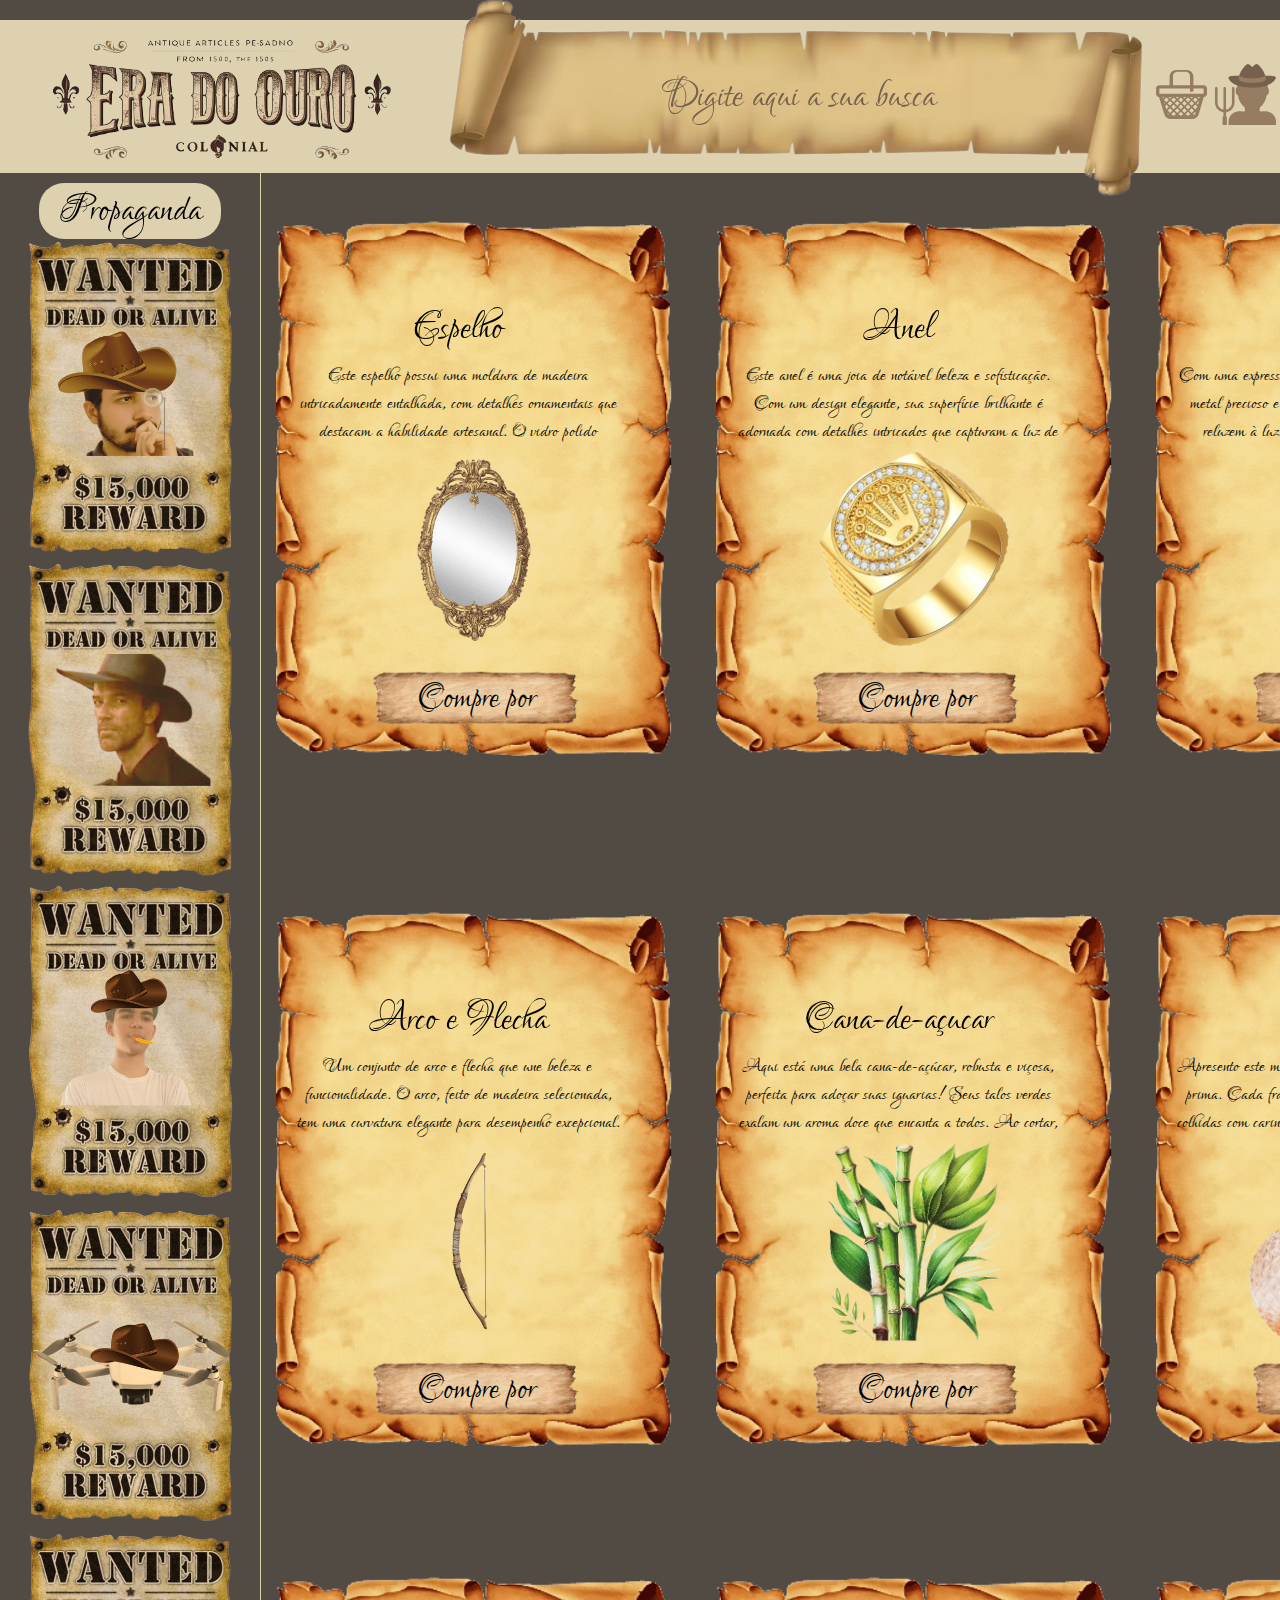
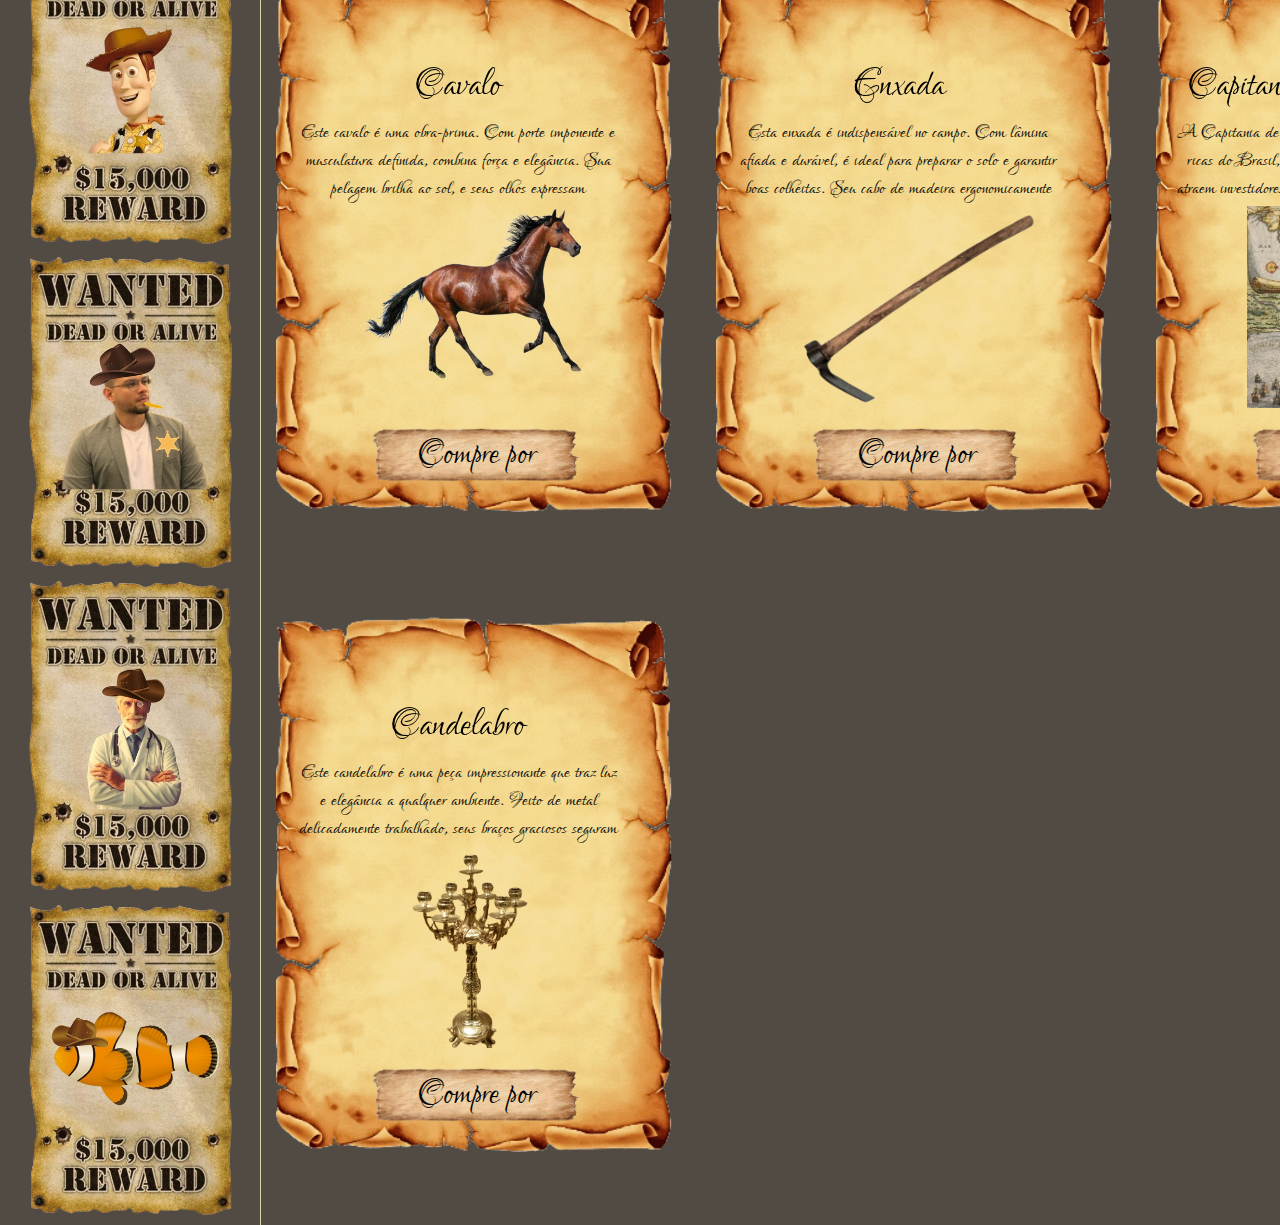
==== commit 4c150786: "Update index.html" ====
--- a/index.html
+++ b/index.html
@@ -76,7 +76,7 @@
             <h2>Espelho</h2>
             <p class="texto-produto">
                 Este espelho possui uma moldura de madeira intricadamente entalhada, com detalhes ornamentais que destacam a habilidade artesanal. O vidro polido proporciona uma reflexão clara, e o acabamento dourado adiciona sofisticação. Ideal para qualquer ambiente, ele traz elegância e charme, capturando a luz de forma encantadora.</p>
-            <img class="imgProduto" src="img/espelho.png" alt="">
+            <img class="imgProduto" src="img/Espelho.png" alt="">
             
             
         </div>
@@ -98,7 +98,7 @@
         <div class="info-produto">
             <h2>Anel</h2>
             <p class="texto-produto">Este anel é uma joia de notável beleza e sofisticação. Com um design elegante, sua superfície brilhante é adornada com detalhes intricados que capturam a luz de maneira encantadora. Seja para um presente especial ou para complementar um visual, este anel é uma expressão de estilo e refinamento. Sua presença delicada e ao mesmo tempo marcante torna-o uma peça versátil, perfeita para qualquer ocasião.</p>
-            <img class="imgProduto" src="img/anel.png" alt="">
+            <img class="imgProduto" src="img/Anel.png" alt="">
             
             
         </div>
@@ -382,4 +382,4 @@
     
     </script>
 </body>
-</html>+</html>
